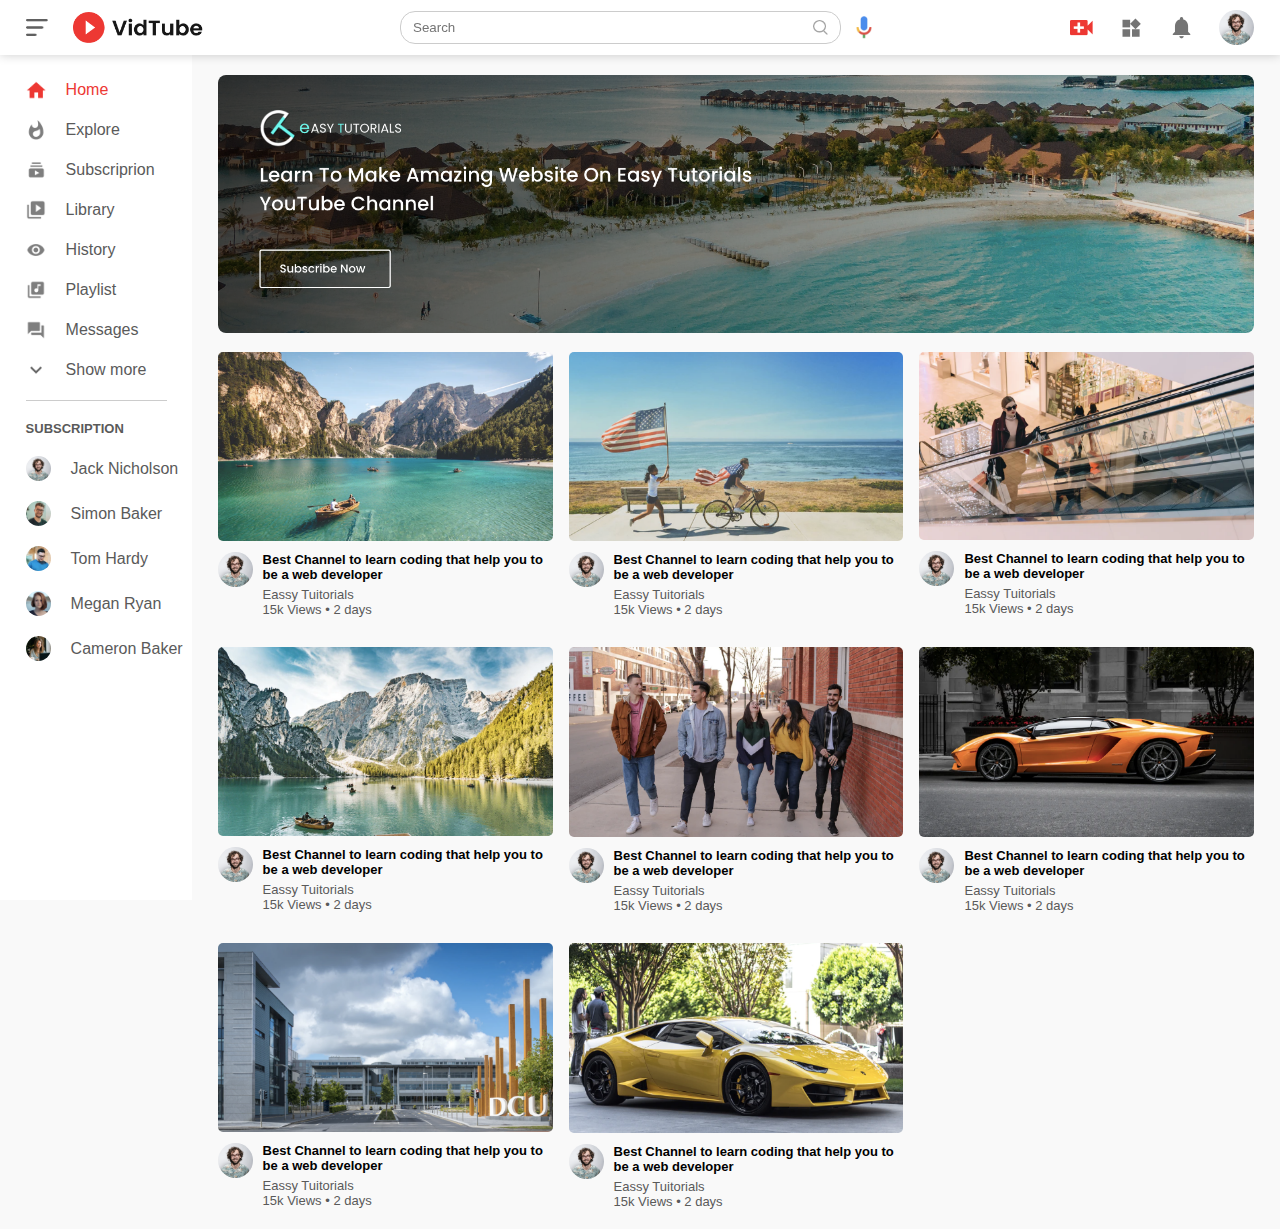
==== index.html @ 78586892 "initial commit" ====
<!DOCTYPE html>
<html lang="en">
<head>
    <meta charset="UTF-8">
    <meta http-equiv="X-UA-Compatible" content="IE=edge">
    <meta name="viewport" content="width=device-width, initial-scale=1.0">
    <title>VidTude Clone</title>
    <link rel="stylesheet" href="style.css">
</head>
<body>

    <!-- ----------- nav-bar---------- -->

    <nav class="flex-div">
        <div class="nav-left flex-div">
            <img src="images/menu.png" class="menu-icon">
            <img src="images/logo.png" class="logo">
        </div>
        <div class="nav-middle flex-div">
            <div class="search-box flex-div">
                <input type="text" placeholder="Search">
                <img src="images/search.png">
            </div>
            <img src="images/voice-search.png" class="mic-icon">
        </div>
        <div class="nav-right flex-div">
            <img src="images/upload.png">
            <img src="images/more.png">
            <img src="images/notification.png">
            <img src="images/Jack.png" class="user-icon">
        </div>
    </nav>

  <!-- ---------side bar--------- -->

     <div class="sidebar">
        <div class="shortcut-links">
            <a href=""><img src="images/home.png"><p>Home</p></a>
            <a href=""><img src="images/explore.png"><p>Explore</p></a>
            <a href=""><img src="images/subscriprion.png"><p>Subscriprion</p></a>
            <a href=""><img src="images/library.png"><p>Library</p></a>
            <a href=""><img src="images/history.png"><p>History</p></a>
            <a href=""><img src="images/playlist.png"><p>Playlist</p></a>
            <a href=""><img src="images/messages.png"><p>Messages</p></a>
            <a href=""><img src="images/show-more.png"><p>Show more</p></a>
         <hr>
        </div>
        <div class="subscribed-list">
            <h3>SUBSCRIPTION</h3>
            <a href=""><img src="images/Jack.png"><p>Jack Nicholson</p></a>
            <a href=""><img src="images/simon.png"><p>Simon Baker</p></a>
            <a href=""><img src="images/tom.png"><p>Tom Hardy</p></a>
            <a href=""><img src="images/megan.png"><p>Megan Ryan</p></a>
            <a href=""><img src="images/cameron.png"><p>Cameron Baker</p></a>
            
        </div>
     </div>

     <!-- -----------main----------- -->
      
         <div class="container">
            <div class="banner">
                <img src="images/banner.png">
            </div>
            <div class="list-container">
                <div class="vid-list">
                    <a href="play-video.html"><img src="images/thumbnail1.png" class="thumbnail"></a>
                    <div class="flex-div">
                        <img src="images/Jack.png">
                        <div class="vid-info">
                            <a href="play-video.html"> Best Channel to learn coding that help you to be a web developer</a>
                            <p>Eassy Tuitorials</p>
                            <p>15k Views &bull; 2 days</p>
                        </div>
                    </div>
                </div>
                <div class="vid-list">
                    <a href=""><img src="images/thumbnail2.png" class="thumbnail"></a>
                    <div class="flex-div">
                        <img src="images/Jack.png">
                        <div class="vid-info">
                            <a href=""> Best Channel to learn coding that help you to be a web developer</a>
                            <p>Eassy Tuitorials</p>
                            <p>15k Views &bull; 2 days</p>
                        </div>
                    </div>
                </div>
                <div class="vid-list">
                    <a href=""><img src="images/thumbnail3.png" class="thumbnail"></a>
                    <div class="flex-div">
                        <img src="images/Jack.png">
                        <div class="vid-info">
                            <a href=""> Best Channel to learn coding that help you to be a web developer</a>
                            <p>Eassy Tuitorials</p>
                            <p>15k Views &bull; 2 days</p>
                        </div>
                    </div>
                </div>
                <div class="vid-list">
                    <a href=""><img src="images/thumbnail4.png" class="thumbnail"></a>
                    <div class="flex-div">
                        <img src="images/Jack.png">
                        <div class="vid-info">
                            <a href=""> Best Channel to learn coding that help you to be a web developer</a>
                            <p>Eassy Tuitorials</p>
                            <p>15k Views &bull; 2 days</p>
                        </div>
                    </div>
                </div>
                <div class="vid-list">
                    <a href=""><img src="images/thumbnail5.png" class="thumbnail"></a>
                    <div class="flex-div">
                        <img src="images/Jack.png">
                        <div class="vid-info">
                            <a href=""> Best Channel to learn coding that help you to be a web developer</a>
                            <p>Eassy Tuitorials</p>
                            <p>15k Views &bull; 2 days</p>
                        </div>
                    </div>
                </div>
                <div class="vid-list">
                    <a href=""><img src="images/thumbnail6.png" class="thumbnail"></a>
                    <div class="flex-div">
                        <img src="images/Jack.png">
                        <div class="vid-info">
                            <a href=""> Best Channel to learn coding that help you to be a web developer</a>
                            <p>Eassy Tuitorials</p>
                            <p>15k Views &bull; 2 days</p>
                        </div>
                    </div>
                </div>
                <div class="vid-list">
                    <a href=""><img src="images/thumbnail7.png" class="thumbnail"></a>
                    <div class="flex-div">
                        <img src="images/Jack.png">
                        <div class="vid-info">
                            <a href=""> Best Channel to learn coding that help you to be a web developer</a>
                            <p>Eassy Tuitorials</p>
                            <p>15k Views &bull; 2 days</p>
                        </div>
                    </div>
                </div>
                <div class="vid-list">
                    <a href=""><img src="images/thumbnail8.png" class="thumbnail"></a>
                    <div class="flex-div">
                        <img src="images/Jack.png">
                        <div class="vid-info">
                            <a href=""> Best Channel to learn coding that help you to be a web developer</a>
                            <p>Eassy Tuitorials</p>
                            <p>15k Views &bull; 2 days</p>
                        </div>
                    </div>
                </div>
            </div>
         </div>


<script src="script.js"></script>
</body>
</html>
---- style.css ----
*{
    margin: 0;
    padding: 0;
    font-family: 'poppins', sans-serif;
    box-sizing: border-box;
}
a {
    text-decoration: none;
    color: #5a5a5a;
}
img{
    cursor: pointer;
}
.flex-div{
    display: flex;
    align-items: center;
}
nav{
    padding: 10px 2%;
    justify-content: space-between;
    box-shadow: 0 0 10px rgba(0, 0, 0, 0.2);
    background-color: #fff;
    position: sticky;
    top: 0;
    z-index: 10;
}
.nav-right img{
    width: 25px;
    margin-right: 25px;
}
.nav-right .user-icon{
    width: 35px;
    border-radius: 50%;
    margin-right: 0;
}
.nav-left .menu-icon{
    width: 22px;
    margin-right: 25px;
}
.nav-left .logo{
    width: 130px;
}
.nav-middle .mic-icon{
    width: 16px;
}
.nav-middle .search-box{
    border: 1px solid #ccc;
    margin-right: 15px;
    padding: 8px 12px;
    border-radius: 15px;
}
.nav-middle .search-box input{
    width: 400px;
    border: 0;
    outline: 0;
    background: transparent;
}
.nav-middle .search-box img{
    width: 15px;
}

/* ---------sidebar---------- */

.sidebar{
    background: #fff;
    width: 15%;
    height: 100vh;
    position: fixed;
    top: 0;
    padding-left: 2%;
    padding-top: 80px;
}
.shortcut-links a img{
    width: 20px;
    margin-right: 20px;
}
.shortcut-links a{
    display: flex;
    align-items: center;
    margin-bottom: 20px;
    width: fit-content;
    flex-wrap: wrap;
}
.shortcut-links a:first-child{
    color: #ed3833;
}
.sidebar hr{
    border: 0; 
    height: 1px;
    background: #ccc;
    width: 85%;
} 
.subscribed-list h3{
    font-size: 13px;
    margin: 20px 0;
    color: #5a5a5a;
}
.subscribed-list a{
    display: flex;
    align-items: center;
    margin-bottom: 20px;
    width: fit-content;
    flex-wrap: wrap;
}
.subscribed-list a img{
    width: 25px;
    border-radius: 50%;
    margin-right: 20px;
}
.small-sidebar{
    width: 5%;
}
.small-sidebar a p{
    display: none;
}
.small-sidebar h3{
    display: none;
}
.small-sidebar hr{
    width: 50%;
    margin-bottom: 25px;
}
.container{
    background-color: #f9f9f9;
    padding-left: 17%;
    padding-right: 2%;
    padding-top: 20px;
    padding-bottom: 20px;
}
.large-container{
    padding-left: 7%;
}
.banner{
    width: 100%;
}
.banner img{
    width: 100%;
    border-radius: 8px;
}
.list-container{
    display: grid;
    grid-template-columns: repeat(auto-fit, minmax(250px, 1fr));
    grid-column-gap: 16px;
    grid-row-gap: 30px;
    margin-top: 15px;
}
.vid-list .thumbnail{
    width: 100%;
    border-radius: 5px; 
}
.vid-list .flex-div{
    align-items: flex-start;
    margin-top: 7px;
}
.vid-list .flex-div img{
    width: 35px;
    margin-right: 10px;
    border-radius: 50%;
}
.vid-info{
    color: #5a5a5a;
    font-size: 13px;
}
.vid-info a{
    color: #000;
    font-weight: 600;
    display: block;
    margin-bottom: 5px;
}


@media (max-width: 900px){
    .menu-icon{
        display: none;
    }
    .sidebar{
        display: none;
    }
    .container, .large-container{
        padding-left: 5%;
        padding-right: 5%;
    }
    .nav-right img{
        display: none;
    }
    .nav-right .user-icon{
        display: block;
        width: 30px;
    }
    .nav-middle .search-box input{
        width: 100px;
    }
    .nav-middle .mic-icon{
        display: none;
    }
    .logo{
        width: 90px; 
    }
}


/* -----------play-video page ---------- */

.play-container{
    padding-left: 2%;
}
.row{
    display: flex;
    justify-content: space-between;
    flex-wrap: wrap;
}
.play-video{
    flex-basis: 69%;
}
.right-sidebar{
    flex-basis: 30%;
}
.play-video video{
    width: 100%;
}

.side-video-list{
    display: flex;
    justify-content: space-between;
    margin-bottom: 8px;
}
.side-video-list img{
    width: 100%;
}
.side-video-list .small-thumbnail{
    flex-basis: 49%;
}
.side-video-list .vid-info{
    flex-basis: 49%;
}
.play-video .tags a{
    color: #0000ff;
    font-size: 14px;
}
.play-video h3{
    font-weight: 600;
    font-size: 22px;
}
.play-video .play-video-info{
    display: flex;
    align-items: center;
    justify-content: space-between;
    flex-wrap: wrap;
    margin-top: 10px;
    font-size: 14px;
    color: #5a5a5a;
}
.play-video .play-video-info a img{
    width: 20px;
    margin-right: 8px;
}
.play-video .play-video-info a{
    display: inline-flex;
    align-items: center;
    margin-left: 15px;
}
.play-video hr{
    border: 0;
    height: 1px;
    background: #ccc;
    margin: 10px 0;
}
.publisher{
    display: flex;
    align-items: center;
    margin-top: 20px;
}
.publisher div{
    flex: 1;
    line-height: 18px;
}
.publisher img{
    width: 40px;
    border-radius: 50%;
    margin-right: 15px;
}
.publisher div p{
    color: #000;
    font-weight: 600;
    font-size: 18px;
}
.publisher div span{
    font-size: 13px;
    color: #5a5a5a;
}
.publisher button{
    background: red;
    color: #fff;
    padding: 8px 30px;
    border: 0;
    outline: 0;
    border-radius: 4px;
    cursor: pointer;
}
.vid-description{
    padding-left: 55px;
    margin: 15px 0;
}
.vid-description p{
    font-size: 14px;
    margin-bottom: 5px;
    color: #5a5a5a;
}
.vid-description h4{
    font-size: 14px;
    color: #5a5a5a;
    margin-top: 15px;
}
.add-comment{
    display: flex;
    align-items: center;
    margin: 30px 0;
}
.add-comment img{
    width: 35px;
    border-radius: 50%;
    margin-right: 15px;
}
.add-comment input{
    border: 0;
    outline: 0;
    border-bottom: 1px solid #ccc;
    width: 100%;
    padding-top: 10px;
    background: transparent;
}
.old-comment{
    display: flex;
    align-items: center;
    margin: 20px 0;
}
.old-comment img{
    width: 35px;
    border-radius: 50%;
    margin-right: 15px;
}
.old-comment h3{
    font-size: 14px;
    margin-bottom: 2px;
}
.old-comment h3 span{
    font-size: 12px;
    color: #5a5a5a;
    font-weight: 500;
    margin-left: 8px;
}
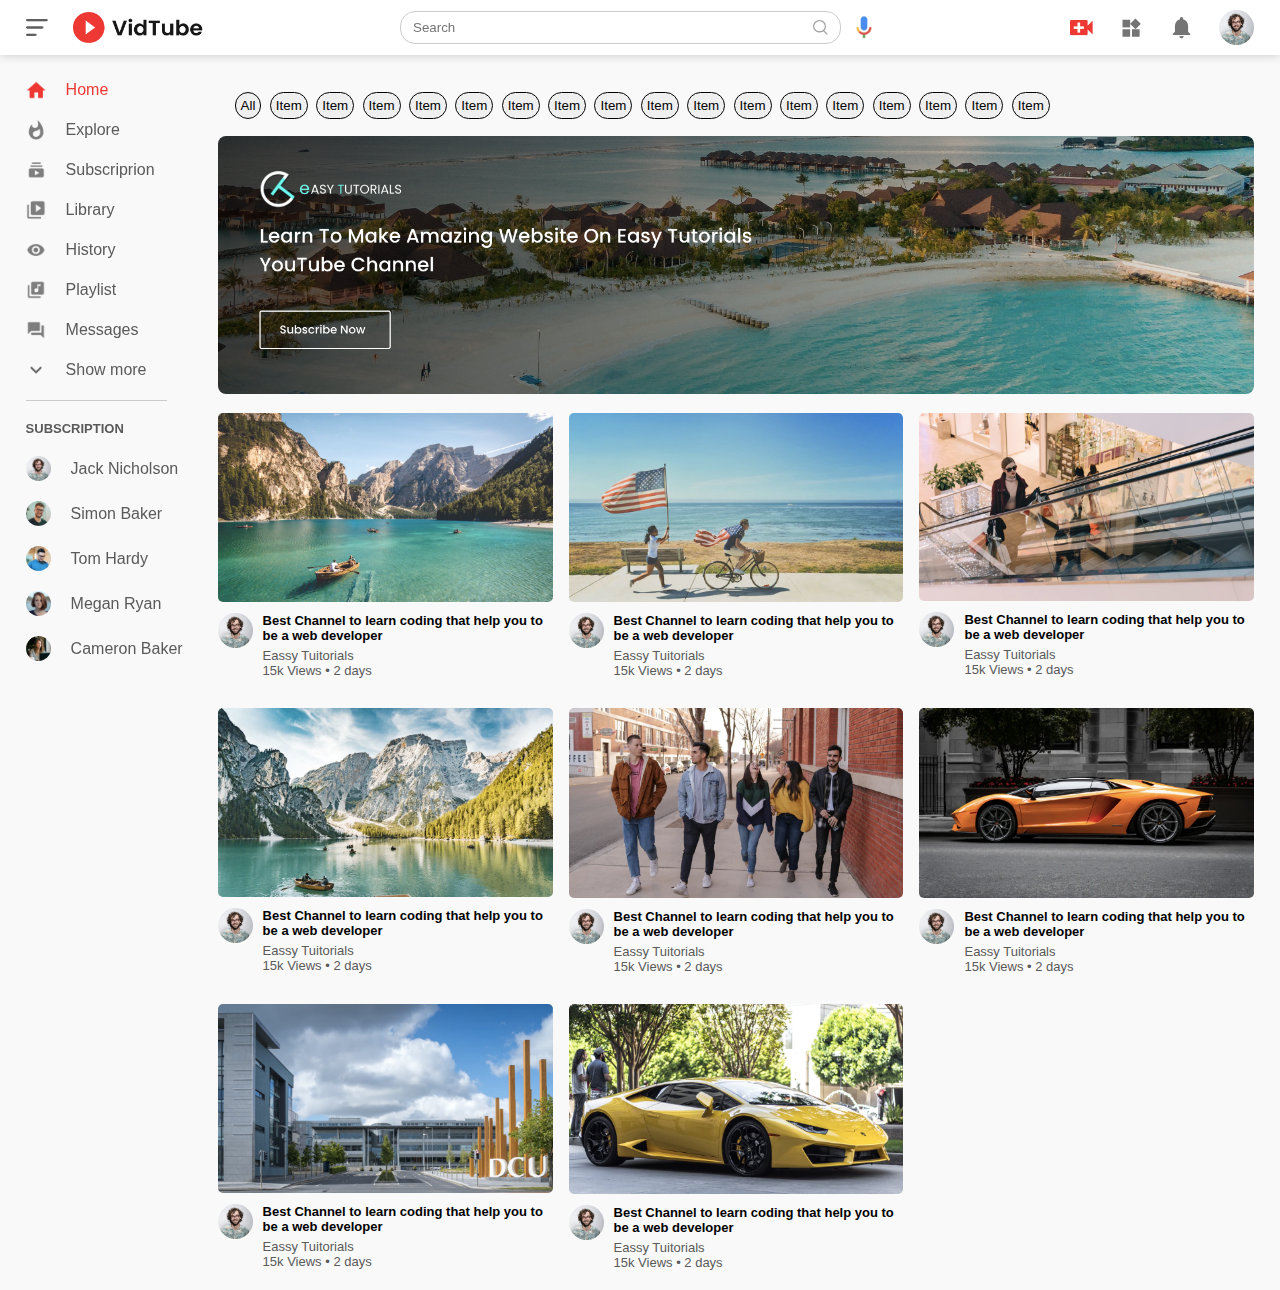
==== commit 68039419: "changes the all items container" ====
--- a/index.html
+++ b/index.html
@@ -59,6 +59,26 @@
      <!-- -----------main----------- -->
       
          <div class="container">
+            <div class="items">
+                <button class="all">All</button>
+                <button class="item">Item</button>
+                <button class="item">Item</button>
+                <button class="item">Item</button>
+                <button class="item">Item</button>
+                <button class="item">Item</button>
+                <button class="item">Item</button>
+                <button class="item">Item</button>
+                <button class="item">Item</button>
+                <button class="item">Item</button>
+                <button class="item">Item</button>
+                <button class="item">Item</button>
+                <button class="item">Item</button>
+                <button class="item">Item</button>
+                <button class="item">Item</button>
+                <button class="item">Item</button>
+                <button class="item">Item</button>
+                <button class="item">Item</button>
+            </div>
             <div class="banner">
                 <img src="images/banner.png">
             </div>
--- a/style.css
+++ b/style.css
@@ -1,8 +1,9 @@
-*{
+ *{
     margin: 0;
     padding: 0;
     font-family: 'poppins', sans-serif;
     box-sizing: border-box;
+    
 }
 a {
     text-decoration: none;
@@ -23,6 +24,7 @@
     position: sticky;
     top: 0;
     z-index: 10;
+    
 }
 .nav-right img{
     width: 25px;
@@ -36,9 +38,11 @@
 .nav-left .menu-icon{
     width: 22px;
     margin-right: 25px;
+    color: #fff;
 }
 .nav-left .logo{
     width: 130px;
+    
 }
 .nav-middle .mic-icon{
     width: 16px;
@@ -62,7 +66,7 @@
 /* ---------sidebar---------- */
 
 .sidebar{
-    background: #fff;
+    
     width: 15%;
     height: 100vh;
     position: fixed;
@@ -120,12 +124,23 @@
     width: 50%;
     margin-bottom: 25px;
 }
+   /*---------- Main Part ----------*/
 .container{
     background-color: #f9f9f9;
     padding-left: 17%;
     padding-right: 2%;
     padding-top: 20px;
     padding-bottom: 20px;
+}
+.items{
+    margin: 5px;
+    padding: 10px;
+}
+.all, .item{
+    margin: 2px;
+    padding: 5px;
+    border: 1px solid;
+    border-radius: 20px;
 }
 .large-container{
     padding-left: 7%;
@@ -348,4 +363,42 @@
     color: #5a5a5a;
     font-weight: 500;
     margin-left: 8px;
+}
+.old-comment .comment-action {
+    display: flex;
+    align-items: center;
+    margin: 8px 0;
+    font-size: 14px;
+}
+.old-comment .comment-action img{
+    border-radius: 0;
+    width: 20px;
+    margin-right: 5px;
+}
+.old-comment .comment-action span{
+    margin-right: 20px;
+    color: #5a5a5a;
+}
+.old-comment .comment-action a{
+    color: #0000ff;
+}
+
+@media (max-width:900px){
+    .play-video{
+        flex-basis: 100%;
+    }
+    .right-sidebar{
+        flex-basis: 100%;
+    }
+    .play-container{
+        padding-left: 5%;
+    }
+    .vid-description{
+        padding-left: 0;
+    }
+    .play-video .play-video-info a{
+        margin-left: 0;
+        margin-right: 15px;
+        margin-top: 15px;
+    }
 }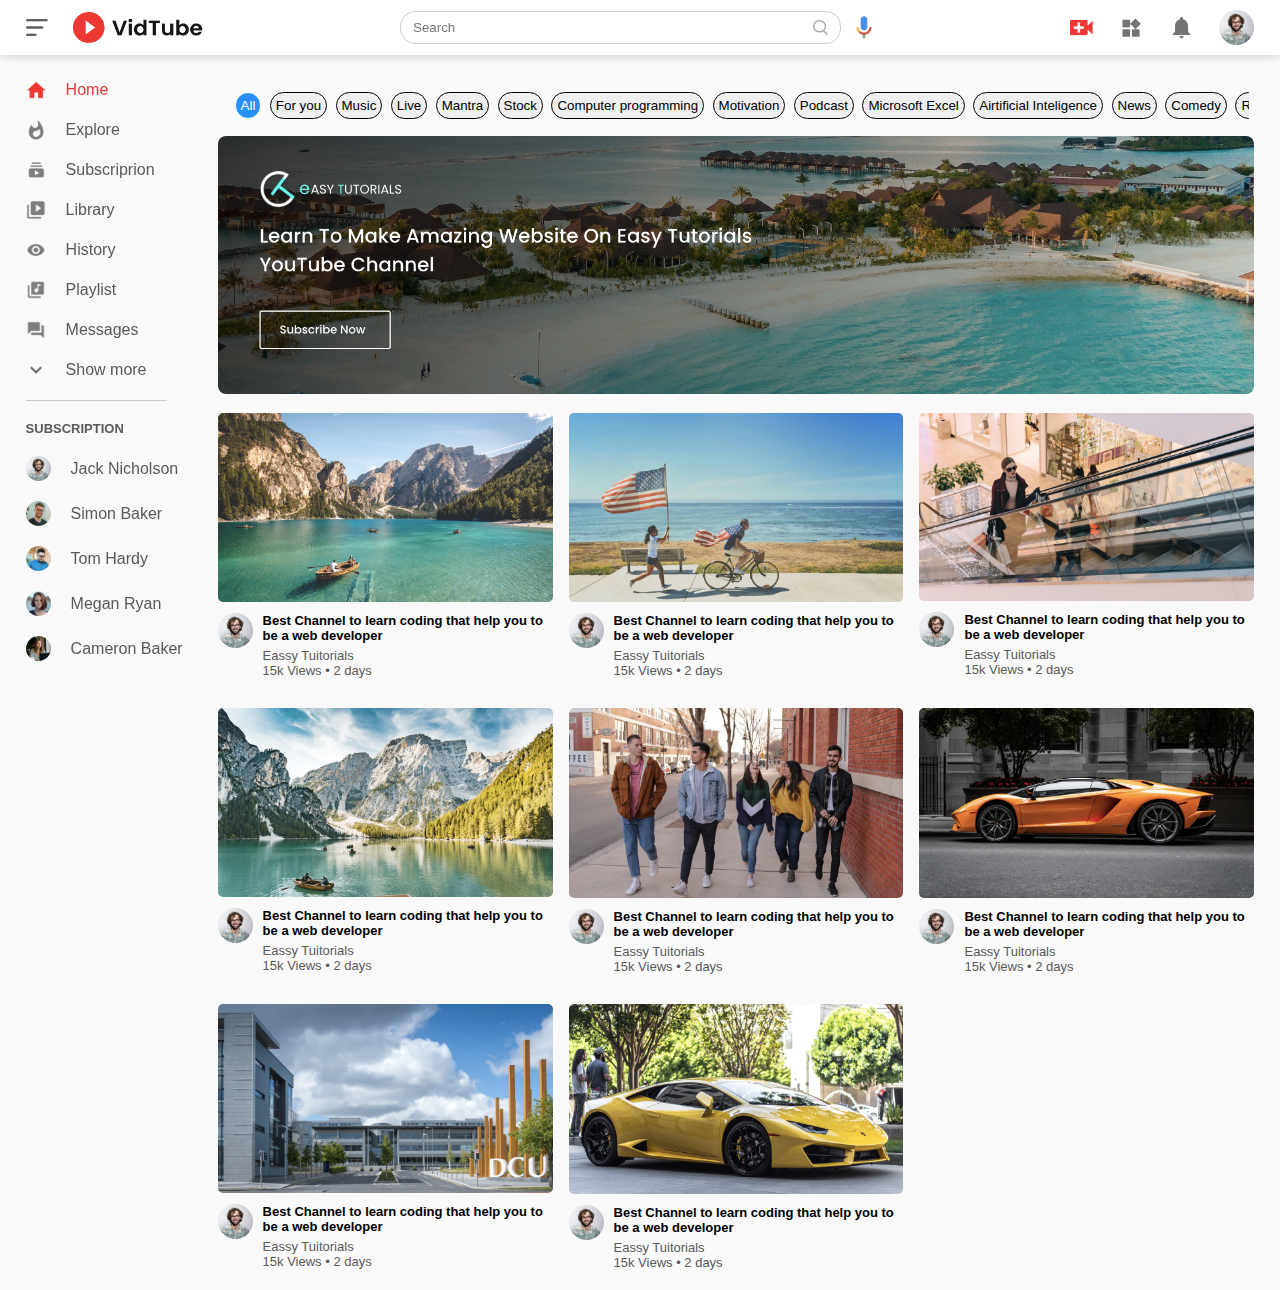
==== commit 65230845: "chnage sucessfully" ====
--- a/index.html
+++ b/index.html
@@ -59,24 +59,24 @@
      <!-- -----------main----------- -->
       
          <div class="container">
-            <div class="items">
+            <div class="items"  >
                 <button class="all">All</button>
-                <button class="item">Item</button>
-                <button class="item">Item</button>
-                <button class="item">Item</button>
-                <button class="item">Item</button>
-                <button class="item">Item</button>
-                <button class="item">Item</button>
-                <button class="item">Item</button>
-                <button class="item">Item</button>
-                <button class="item">Item</button>
-                <button class="item">Item</button>
-                <button class="item">Item</button>
-                <button class="item">Item</button>
-                <button class="item">Item</button>
-                <button class="item">Item</button>
-                <button class="item">Item</button>
-                <button class="item">Item</button>
+                <button class="item">For you</button>
+                <button class="item">Music</button>
+                <button class="item">Live</button>
+                <button class="item">Mantra</button>
+                <button class="item">Stock</button>
+                <button class="item">Computer programming</button>
+                <button class="item">Motivation</button>
+                <button class="item">Podcast</button>
+                <button class="item">Microsoft Excel</button>
+                <button class="item">Airtificial Inteligence</button>
+                <button class="item">News</button>
+                <button class="item">Comedy</button>
+                <button class="item">Recently watched</button>
+                <button class="item">Watched</button>
+                <button class="item">New to you</button>
+                <button class="item">Horror</button>
                 <button class="item">Item</button>
             </div>
             <div class="banner">
--- a/style.css
+++ b/style.css
@@ -135,12 +135,24 @@
 .items{
     margin: 5px;
     padding: 10px;
+    white-space: nowrap;
+    overflow-x: scroll;
+    
 }
 .all, .item{
     margin: 2px;
     padding: 5px;
     border: 1px solid;
     border-radius: 20px;
+    cursor: pointer;
+}
+.active, .all,.item:hover {
+    background-color: #288ff6;
+    color: #fff;
+}
+    /* this is hide your scrollbar */
+::-webkit-scrollbar {     
+    display: none;
 }
 .large-container{
     padding-left: 7%;
@@ -183,7 +195,6 @@
     margin-bottom: 5px;
 }
 
-
 @media (max-width: 900px){
     .menu-icon{
         display: none;
@@ -212,7 +223,6 @@
         width: 90px; 
     }
 }
-
 
 /* -----------play-video page ---------- */
 
